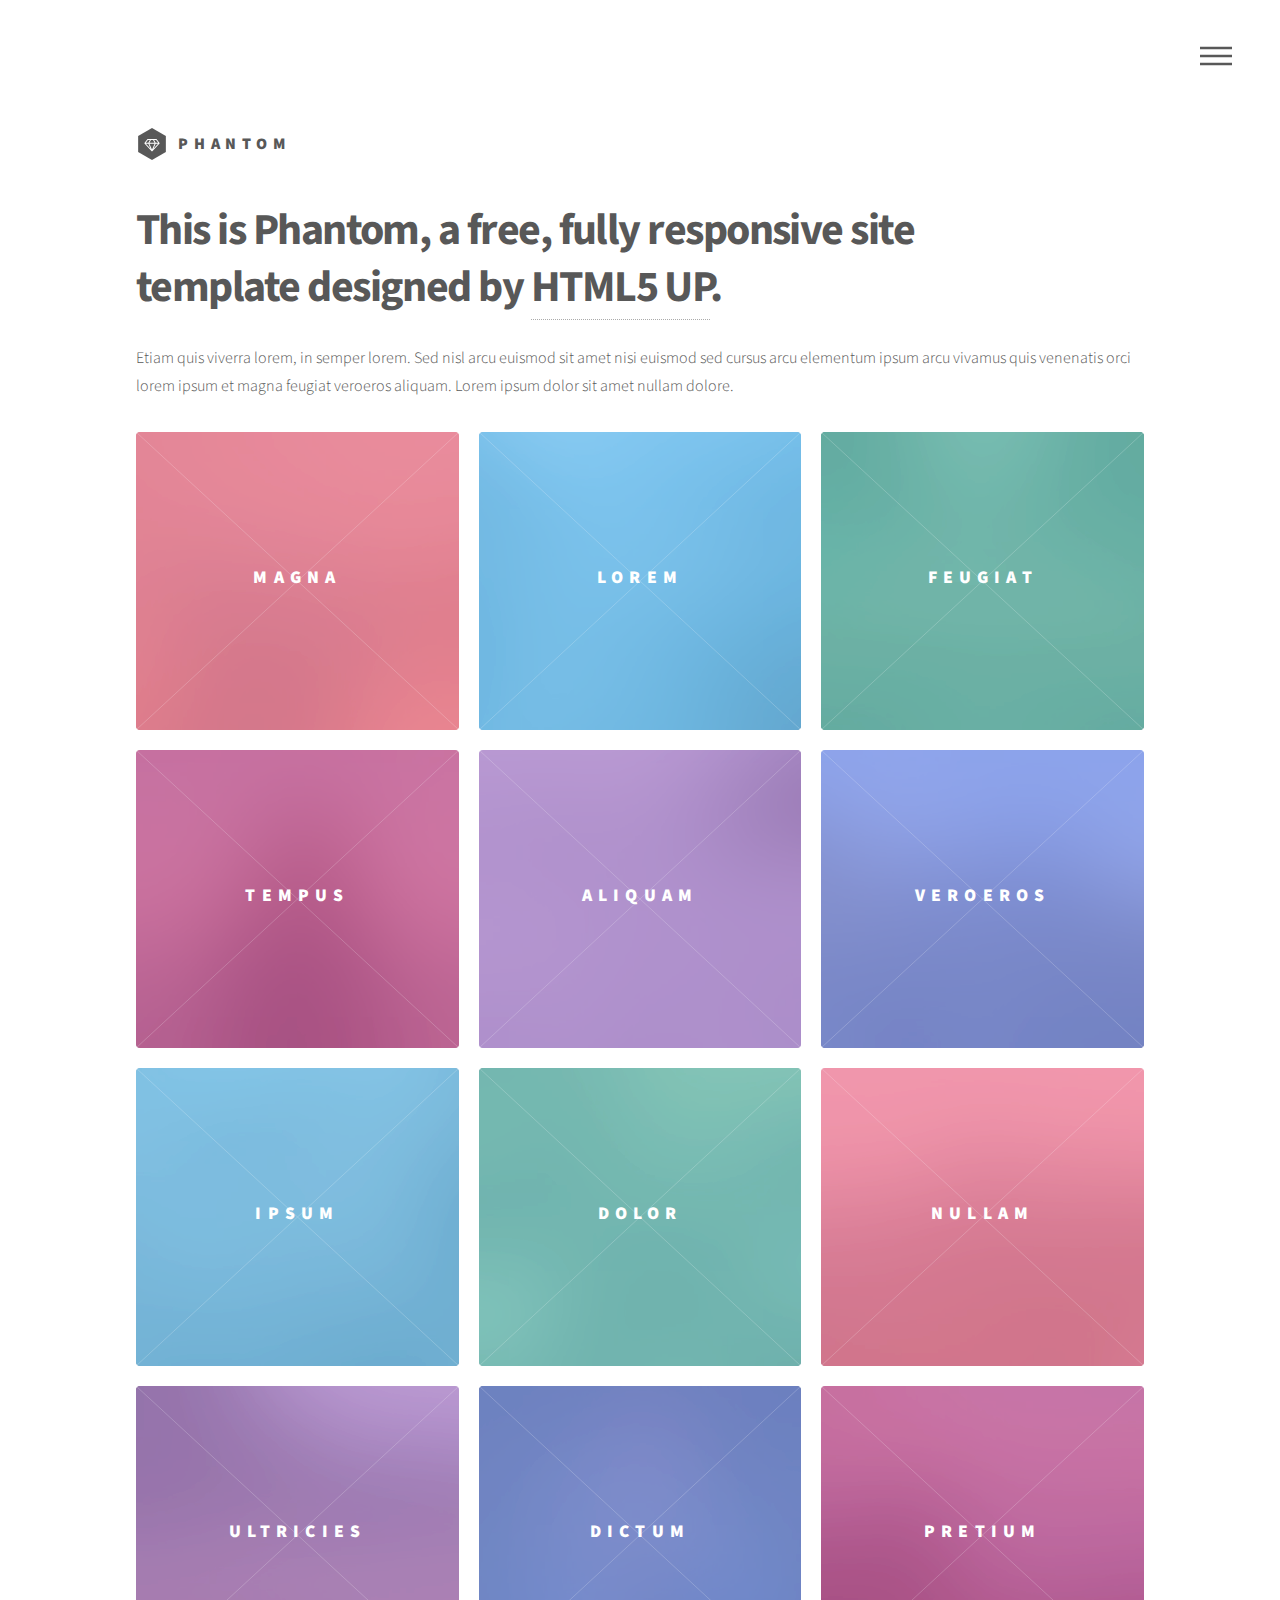
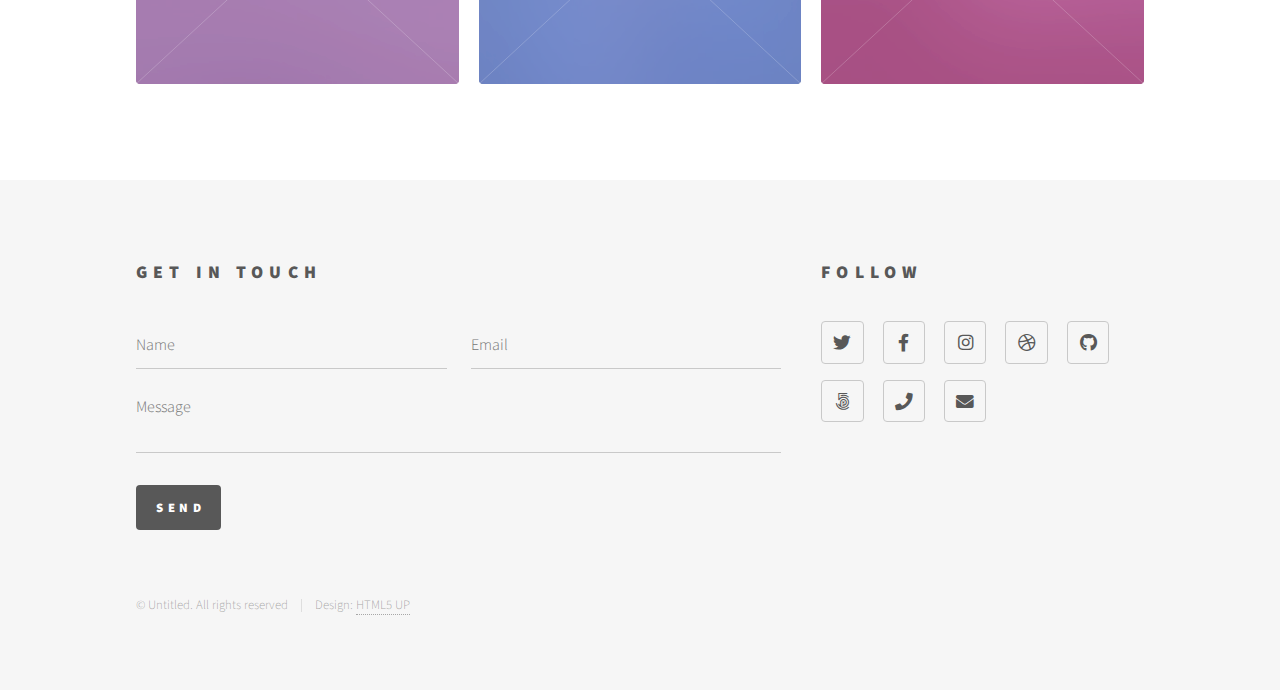
==== plantilla/index.html @ 76456ec7 "XD" ====
<!DOCTYPE HTML>
<!--
	Phantom by HTML5 UP
	html5up.net | @ajlkn
	Free for personal and commercial use under the CCA 3.0 license (html5up.net/license)
-->
<html>
	<head>
		<title>Phantom by HTML5 UP</title>
		<meta charset="utf-8" />
		<meta name="viewport" content="width=device-width, initial-scale=1, user-scalable=no" />
		<link rel="stylesheet" href="assets/css/main.css" />
		<noscript><link rel="stylesheet" href="assets/css/noscript.css" /></noscript>
	</head>
	<body class="is-preload">
		<!-- Wrapper -->
			<div id="wrapper">

				<!-- Header -->
					<header id="header">
						<div class="inner">

							<!-- Logo -->
								<a href="index.html" class="logo">
									<span class="symbol"><img src="images/logo.svg" alt="" /></span><span class="title">Phantom</span>
								</a>

							<!-- Nav -->
								<nav>
									<ul>
										<li><a href="#menu">Menu</a></li>
									</ul>
								</nav>

						</div>
					</header>

				<!-- Menu -->
					<nav id="menu">
						<h2>Menu</h2>
						<ul>
							<li><a href="index.html">Home</a></li>
							<li><a href="generic.html">Ipsum veroeros</a></li>
							<li><a href="generic.html">Tempus etiam</a></li>
							<li><a href="generic.html">Consequat dolor</a></li>
							<li><a href="elements.html">Elements</a></li>
						</ul>
					</nav>

				<!-- Main -->
					<div id="main">
						<div class="inner">
							<header>
								<h1>This is Phantom, a free, fully responsive site<br />
								template designed by <a href="http://html5up.net">HTML5 UP</a>.</h1>
								<p>Etiam quis viverra lorem, in semper lorem. Sed nisl arcu euismod sit amet nisi euismod sed cursus arcu elementum ipsum arcu vivamus quis venenatis orci lorem ipsum et magna feugiat veroeros aliquam. Lorem ipsum dolor sit amet nullam dolore.</p>
							</header>
							<section class="tiles">
								<article class="style1">
									<span class="image">
										<img src="images/pic01.jpg" alt="" />
									</span>
									<a href="generic.html">
										<h2>Magna</h2>
										<div class="content">
											<p>Sed nisl arcu euismod sit amet nisi lorem etiam dolor veroeros et feugiat.</p>
										</div>
									</a>
								</article>
								<article class="style2">
									<span class="image">
										<img src="images/pic02.jpg" alt="" />
									</span>
									<a href="generic.html">
										<h2>Lorem</h2>
										<div class="content">
											<p>Sed nisl arcu euismod sit amet nisi lorem etiam dolor veroeros et feugiat.</p>
										</div>
									</a>
								</article>
								<article class="style3">
									<span class="image">
										<img src="images/pic03.jpg" alt="" />
									</span>
									<a href="generic.html">
										<h2>Feugiat</h2>
										<div class="content">
											<p>Sed nisl arcu euismod sit amet nisi lorem etiam dolor veroeros et feugiat.</p>
										</div>
									</a>
								</article>
								<article class="style4">
									<span class="image">
										<img src="images/pic04.jpg" alt="" />
									</span>
									<a href="generic.html">
										<h2>Tempus</h2>
										<div class="content">
											<p>Sed nisl arcu euismod sit amet nisi lorem etiam dolor veroeros et feugiat.</p>
										</div>
									</a>
								</article>
								<article class="style5">
									<span class="image">
										<img src="images/pic05.jpg" alt="" />
									</span>
									<a href="generic.html">
										<h2>Aliquam</h2>
										<div class="content">
											<p>Sed nisl arcu euismod sit amet nisi lorem etiam dolor veroeros et feugiat.</p>
										</div>
									</a>
								</article>
								<article class="style6">
									<span class="image">
										<img src="images/pic06.jpg" alt="" />
									</span>
									<a href="generic.html">
										<h2>Veroeros</h2>
										<div class="content">
											<p>Sed nisl arcu euismod sit amet nisi lorem etiam dolor veroeros et feugiat.</p>
										</div>
									</a>
								</article>
								<article class="style2">
									<span class="image">
										<img src="images/pic07.jpg" alt="" />
									</span>
									<a href="generic.html">
										<h2>Ipsum</h2>
										<div class="content">
											<p>Sed nisl arcu euismod sit amet nisi lorem etiam dolor veroeros et feugiat.</p>
										</div>
									</a>
								</article>
								<article class="style3">
									<span class="image">
										<img src="images/pic08.jpg" alt="" />
									</span>
									<a href="generic.html">
										<h2>Dolor</h2>
										<div class="content">
											<p>Sed nisl arcu euismod sit amet nisi lorem etiam dolor veroeros et feugiat.</p>
										</div>
									</a>
								</article>
								<article class="style1">
									<span class="image">
										<img src="images/pic09.jpg" alt="" />
									</span>
									<a href="generic.html">
										<h2>Nullam</h2>
										<div class="content">
											<p>Sed nisl arcu euismod sit amet nisi lorem etiam dolor veroeros et feugiat.</p>
										</div>
									</a>
								</article>
								<article class="style5">
									<span class="image">
										<img src="images/pic10.jpg" alt="" />
									</span>
									<a href="generic.html">
										<h2>Ultricies</h2>
										<div class="content">
											<p>Sed nisl arcu euismod sit amet nisi lorem etiam dolor veroeros et feugiat.</p>
										</div>
									</a>
								</article>
								<article class="style6">
									<span class="image">
										<img src="images/pic11.jpg" alt="" />
									</span>
									<a href="generic.html">
										<h2>Dictum</h2>
										<div class="content">
											<p>Sed nisl arcu euismod sit amet nisi lorem etiam dolor veroeros et feugiat.</p>
										</div>
									</a>
								</article>
								<article class="style4">
									<span class="image">
										<img src="images/pic12.jpg" alt="" />
									</span>
									<a href="generic.html">
										<h2>Pretium</h2>
										<div class="content">
											<p>Sed nisl arcu euismod sit amet nisi lorem etiam dolor veroeros et feugiat.</p>
										</div>
									</a>
								</article>
							</section>
						</div>
					</div>

				<!-- Footer -->
					<footer id="footer">
						<div class="inner">
							<section>
								<h2>Get in touch</h2>
								<form method="post" action="#">
									<div class="fields">
										<div class="field half">
											<input type="text" name="name" id="name" placeholder="Name" />
										</div>
										<div class="field half">
											<input type="email" name="email" id="email" placeholder="Email" />
										</div>
										<div class="field">
											<textarea name="message" id="message" placeholder="Message"></textarea>
										</div>
									</div>
									<ul class="actions">
										<li><input type="submit" value="Send" class="primary" /></li>
									</ul>
								</form>
							</section>
							<section>
								<h2>Follow</h2>
								<ul class="icons">
									<li><a href="#" class="icon brands style2 fa-twitter"><span class="label">Twitter</span></a></li>
									<li><a href="#" class="icon brands style2 fa-facebook-f"><span class="label">Facebook</span></a></li>
									<li><a href="#" class="icon brands style2 fa-instagram"><span class="label">Instagram</span></a></li>
									<li><a href="#" class="icon brands style2 fa-dribbble"><span class="label">Dribbble</span></a></li>
									<li><a href="#" class="icon brands style2 fa-github"><span class="label">GitHub</span></a></li>
									<li><a href="#" class="icon brands style2 fa-500px"><span class="label">500px</span></a></li>
									<li><a href="#" class="icon solid style2 fa-phone"><span class="label">Phone</span></a></li>
									<li><a href="#" class="icon solid style2 fa-envelope"><span class="label">Email</span></a></li>
								</ul>
							</section>
							<ul class="copyright">
								<li>&copy; Untitled. All rights reserved</li><li>Design: <a href="http://html5up.net">HTML5 UP</a></li>
							</ul>
						</div>
					</footer>

			</div>

		<!-- Scripts -->
			<script src="assets/js/jquery.min.js"></script>
			<script src="assets/js/browser.min.js"></script>
			<script src="assets/js/breakpoints.min.js"></script>
			<script src="assets/js/util.js"></script>
			<script src="assets/js/main.js"></script>

	</body>
</html>
---- plantilla/assets/css/main.css ----
@import url(fontawesome-all.min.css);
@import url("https://fonts.googleapis.com/css?family=Source+Sans+Pro:300,700,900");

/*
	Phantom by HTML5 UP
	html5up.net | @ajlkn
	Free for personal and commercial use under the CCA 3.0 license (html5up.net/license)
*/

html, body, div, span, applet, object,
iframe, h1, h2, h3, h4, h5, h6, p, blockquote,
pre, a, abbr, acronym, address, big, cite,
code, del, dfn, em, img, ins, kbd, q, s, samp,
small, strike, strong, sub, sup, tt, var, b,
u, i, center, dl, dt, dd, ol, ul, li, fieldset,
form, label, legend, table, caption, tbody,
tfoot, thead, tr, th, td, article, aside,
canvas, details, embed, figure, figcaption,
footer, header, hgroup, menu, nav, output, ruby,
section, summary, time, mark, audio, video {
	margin: 0;
	padding: 0;
	border: 0;
	font-size: 100%;
	font: inherit;
	vertical-align: baseline;}

article, aside, details, figcaption, figure,
footer, header, hgroup, menu, nav, section {
	display: block;}

body {
	line-height: 1;
}

ol, ul {
	list-style: none;
}

blockquote, q {
	quotes: none;
}

	blockquote:before, blockquote:after, q:before, q:after {
		content: '';
		content: none;
	}

table {
	border-collapse: collapse;
	border-spacing: 0;
}

body {
	-webkit-text-size-adjust: none;
}

mark {
	background-color: transparent;
	color: inherit;
}

input::-moz-focus-inner {
	border: 0;
	padding: 0;
}

input, select, textarea {
	-moz-appearance: none;
	-webkit-appearance: none;
	-ms-appearance: none;
	appearance: none;
}

/* Basic */

	@-ms-viewport {
		width: device-width;
	}

	body {
		-ms-overflow-style: scrollbar;
	}

	@media screen and (max-width: 480px) {

		html, body {
			min-width: 320px;
		}

	}

	html {
		box-sizing: border-box;
	}

	*, *:before, *:after {
		box-sizing: inherit;
	}

	body {
		background: #ffffff;
	}

		body.is-preload *, body.is-preload *:before, body.is-preload *:after {
			-moz-animation: none !important;
			-webkit-animation: none !important;
			-ms-animation: none !important;
			animation: none !important;
			-moz-transition: none !important;
			-webkit-transition: none !important;
			-ms-transition: none !important;
			transition: none !important;
		}

/* Type */

	body, input, select, textarea {
		color: #585858;
		font-family: "Source Sans Pro", Helvetica, sans-serif;
		font-size: 16pt;
		font-weight: 300;
		line-height: 1.75;
	}

		@media screen and (max-width: 1680px) {

			body, input, select, textarea {
				font-size: 14pt;
			}

		}

		@media screen and (max-width: 1280px) {

			body, input, select, textarea {
				font-size: 12pt;
			}

		}

	a {
		-moz-transition: border-bottom-color 0.2s ease, color 0.2s ease;
		-webkit-transition: border-bottom-color 0.2s ease, color 0.2s ease;
		-ms-transition: border-bottom-color 0.2s ease, color 0.2s ease;
		transition: border-bottom-color 0.2s ease, color 0.2s ease;
		text-decoration: none;
		color: #585858;
		border-bottom: dotted 1px rgba(88, 88, 88, 0.5);
	}

		a:hover {
			border-bottom-color: transparent;
			color: #f2849e !important;
		}

	strong, b {
		font-weight: 900;
	}

	em, i {
		font-style: italic;
	}

	p {
		margin: 0 0 2em 0;
	}

	h1 {
		font-size: 2.75em;
		font-weight: 700;
		line-height: 1.3;
		margin: 0 0 1em 0;
		letter-spacing: -0.035em;
	}

		h1 a {
			color: inherit;
		}

		@media screen and (max-width: 736px) {

			h1 {
				font-size: 2em;
				margin: 0 0 1em 0;
			}

		}

		@media screen and (max-width: 360px) {

			h1 {
				font-size: 1.75em;
			}

		}

	h2, h3, h4, h5, h6 {
		font-weight: 900;
		line-height: 1.5;
		margin: 0 0 2em 0;
		text-transform: uppercase;
		letter-spacing: 0.35em;
	}

		h2 a, h3 a, h4 a, h5 a, h6 a {
			color: inherit;
		}

	h2 {
		font-size: 1.1em;
	}

	h3 {
		font-size: 1em;
	}

	h4 {
		font-size: 0.8em;
	}

	h5 {
		font-size: 0.8em;
	}

	h6 {
		font-size: 0.8em;
	}

	@media screen and (max-width: 980px) {

		h1 br, h2 br, h3 br, h4 br, h5 br, h6 br {
			display: none;
		}

	}

	@media screen and (max-width: 736px) {

		h2 {
			font-size: 1em;
		}

		h3 {
			font-size: 0.8em;
		}

	}

	sub {
		font-size: 0.8em;
		position: relative;
		top: 0.5em;
	}

	sup {
		font-size: 0.8em;
		position: relative;
		top: -0.5em;
	}

	blockquote {
		border-left: solid 4px #c9c9c9;
		font-style: italic;
		margin: 0 0 2em 0;
		padding: 0.5em 0 0.5em 2em;
	}

	code {
		background: rgba(144, 144, 144, 0.075);
		border-radius: 4px;
		border: solid 1px #c9c9c9;
		font-family: "Courier New", monospace;
		font-size: 0.9em;
		margin: 0 0.25em;
		padding: 0.25em 0.65em;
	}

	pre {
		-webkit-overflow-scrolling: touch;
		font-family: "Courier New", monospace;
		font-size: 0.9em;
		margin: 0 0 2em 0;
	}

		pre code {
			display: block;
			line-height: 1.75;
			padding: 1em 1.5em;
			overflow-x: auto;
		}

	hr {
		border: 0;
		border-bottom: solid 1px #c9c9c9;
		margin: 2em 0;
	}

		hr.major {
			margin: 3em 0;
		}

	.align-left {
		text-align: left;
	}

	.align-center {
		text-align: center;
	}

	.align-right {
		text-align: right;
	}

/* Row */

	.row {
		display: flex;
		flex-wrap: wrap;
		box-sizing: border-box;
		align-items: stretch;
	}

		.row > * {
			box-sizing: border-box;
		}

		.row.gtr-uniform > * > :last-child {
			margin-bottom: 0;
		}

		.row.aln-left {
			justify-content: flex-start;
		}

		.row.aln-center {
			justify-content: center;
		}

		.row.aln-right {
			justify-content: flex-end;
		}

		.row.aln-top {
			align-items: flex-start;
		}

		.row.aln-middle {
			align-items: center;
		}

		.row.aln-bottom {
			align-items: flex-end;
		}

		.row > .imp {
			order: -1;
		}

		.row > .col-1 {
			width: 8.33333%;
		}

		.row > .off-1 {
			margin-left: 8.33333%;
		}

		.row > .col-2 {
			width: 16.66667%;
		}

		.row > .off-2 {
			margin-left: 16.66667%;
		}

		.row > .col-3 {
			width: 25%;
		}

		.row > .off-3 {
			margin-left: 25%;
		}

		.row > .col-4 {
			width: 33.33333%;
		}

		.row > .off-4 {
			margin-left: 33.33333%;
		}

		.row > .col-5 {
			width: 41.66667%;
		}

		.row > .off-5 {
			margin-left: 41.66667%;
		}

		.row > .col-6 {
			width: 50%;
		}

		.row > .off-6 {
			margin-left: 50%;
		}

		.row > .col-7 {
			width: 58.33333%;
		}

		.row > .off-7 {
			margin-left: 58.33333%;
		}

		.row > .col-8 {
			width: 66.66667%;
		}

		.row > .off-8 {
			margin-left: 66.66667%;
		}

		.row > .col-9 {
			width: 75%;
		}

		.row > .off-9 {
			margin-left: 75%;
		}

		.row > .col-10 {
			width: 83.33333%;
		}

		.row > .off-10 {
			margin-left: 83.33333%;
		}

		.row > .col-11 {
			width: 91.66667%;
		}

		.row > .off-11 {
			margin-left: 91.66667%;
		}

		.row > .col-12 {
			width: 100%;
		}

		.row > .off-12 {
			margin-left: 100%;
		}

		.row.gtr-0 {
			margin-top: 0;
			margin-left: 0em;
		}

			.row.gtr-0 > * {
				padding: 0 0 0 0em;
			}

			.row.gtr-0.gtr-uniform {
				margin-top: 0em;
			}

				.row.gtr-0.gtr-uniform > * {
					padding-top: 0em;
				}

		.row.gtr-25 {
			margin-top: 0;
			margin-left: -0.5em;
		}

			.row.gtr-25 > * {
				padding: 0 0 0 0.5em;
			}

			.row.gtr-25.gtr-uniform {
				margin-top: -0.5em;
			}

				.row.gtr-25.gtr-uniform > * {
					padding-top: 0.5em;
				}

		.row.gtr-50 {
			margin-top: 0;
			margin-left: -1em;
		}

			.row.gtr-50 > * {
				padding: 0 0 0 1em;
			}

			.row.gtr-50.gtr-uniform {
				margin-top: -1em;
			}

				.row.gtr-50.gtr-uniform > * {
					padding-top: 1em;
				}

		.row {
			margin-top: 0;
			margin-left: -2em;
		}

			.row > * {
				padding: 0 0 0 2em;
			}

			.row.gtr-uniform {
				margin-top: -2em;
			}

				.row.gtr-uniform > * {
					padding-top: 2em;
				}

		.row.gtr-150 {
			margin-top: 0;
			margin-left: -3em;
		}

			.row.gtr-150 > * {
				padding: 0 0 0 3em;
			}

			.row.gtr-150.gtr-uniform {
				margin-top: -3em;
			}

				.row.gtr-150.gtr-uniform > * {
					padding-top: 3em;
				}

		.row.gtr-200 {
			margin-top: 0;
			margin-left: -4em;
		}

			.row.gtr-200 > * {
				padding: 0 0 0 4em;
			}

			.row.gtr-200.gtr-uniform {
				margin-top: -4em;
			}

				.row.gtr-200.gtr-uniform > * {
					padding-top: 4em;
				}

		@media screen and (max-width: 1680px) {

			.row {
				display: flex;
				flex-wrap: wrap;
				box-sizing: border-box;
				align-items: stretch;
			}

				.row > * {
					box-sizing: border-box;
				}

				.row.gtr-uniform > * > :last-child {
					margin-bottom: 0;
				}

				.row.aln-left {
					justify-content: flex-start;
				}

				.row.aln-center {
					justify-content: center;
				}

				.row.aln-right {
					justify-content: flex-end;
				}

				.row.aln-top {
					align-items: flex-start;
				}

				.row.aln-middle {
					align-items: center;
				}

				.row.aln-bottom {
					align-items: flex-end;
				}

				.row > .imp-xlarge {
					order: -1;
				}

				.row > .col-1-xlarge {
					width: 8.33333%;
				}

				.row > .off-1-xlarge {
					margin-left: 8.33333%;
				}

				.row > .col-2-xlarge {
					width: 16.66667%;
				}

				.row > .off-2-xlarge {
					margin-left: 16.66667%;
				}

				.row > .col-3-xlarge {
					width: 25%;
				}

				.row > .off-3-xlarge {
					margin-left: 25%;
				}

				.row > .col-4-xlarge {
					width: 33.33333%;
				}

				.row > .off-4-xlarge {
					margin-left: 33.33333%;
				}

				.row > .col-5-xlarge {
					width: 41.66667%;
				}

				.row > .off-5-xlarge {
					margin-left: 41.66667%;
				}

				.row > .col-6-xlarge {
					width: 50%;
				}

				.row > .off-6-xlarge {
					margin-left: 50%;
				}

				.row > .col-7-xlarge {
					width: 58.33333%;
				}

				.row > .off-7-xlarge {
					margin-left: 58.33333%;
				}

				.row > .col-8-xlarge {
					width: 66.66667%;
				}

				.row > .off-8-xlarge {
					margin-left: 66.66667%;
				}

				.row > .col-9-xlarge {
					width: 75%;
				}

				.row > .off-9-xlarge {
					margin-left: 75%;
				}

				.row > .col-10-xlarge {
					width: 83.33333%;
				}

				.row > .off-10-xlarge {
					margin-left: 83.33333%;
				}

				.row > .col-11-xlarge {
					width: 91.66667%;
				}

				.row > .off-11-xlarge {
					margin-left: 91.66667%;
				}

				.row > .col-12-xlarge {
					width: 100%;
				}

				.row > .off-12-xlarge {
					margin-left: 100%;
				}

				.row.gtr-0 {
					margin-top: 0;
					margin-left: 0em;
				}

					.row.gtr-0 > * {
						padding: 0 0 0 0em;
					}

					.row.gtr-0.gtr-uniform {
						margin-top: 0em;
					}

						.row.gtr-0.gtr-uniform > * {
							padding-top: 0em;
						}

				.row.gtr-25 {
					margin-top: 0;
					margin-left: -0.5em;
				}

					.row.gtr-25 > * {
						padding: 0 0 0 0.5em;
					}

					.row.gtr-25.gtr-uniform {
						margin-top: -0.5em;
					}

						.row.gtr-25.gtr-uniform > * {
							padding-top: 0.5em;
						}

				.row.gtr-50 {
					margin-top: 0;
					margin-left: -1em;
				}

					.row.gtr-50 > * {
						padding: 0 0 0 1em;
					}

					.row.gtr-50.gtr-uniform {
						margin-top: -1em;
					}

						.row.gtr-50.gtr-uniform > * {
							padding-top: 1em;
						}

				.row {
					margin-top: 0;
					margin-left: -2em;
				}

					.row > * {
						padding: 0 0 0 2em;
					}

					.row.gtr-uniform {
						margin-top: -2em;
					}

						.row.gtr-uniform > * {
							padding-top: 2em;
						}

				.row.gtr-150 {
					margin-top: 0;
					margin-left: -3em;
				}

					.row.gtr-150 > * {
						padding: 0 0 0 3em;
					}

					.row.gtr-150.gtr-uniform {
						margin-top: -3em;
					}

						.row.gtr-150.gtr-uniform > * {
							padding-top: 3em;
						}

				.row.gtr-200 {
					margin-top: 0;
					margin-left: -4em;
				}

					.row.gtr-200 > * {
						padding: 0 0 0 4em;
					}

					.row.gtr-200.gtr-uniform {
						margin-top: -4em;
					}

						.row.gtr-200.gtr-uniform > * {
							padding-top: 4em;
						}

		}

		@media screen and (max-width: 1280px) {

			.row {
				display: flex;
				flex-wrap: wrap;
				box-sizing: border-box;
				align-items: stretch;
			}

				.row > * {
					box-sizing: border-box;
				}

				.row.gtr-uniform > * > :last-child {
					margin-bottom: 0;
				}

				.row.aln-left {
					justify-content: flex-start;
				}

				.row.aln-center {
					justify-content: center;
				}

				.row.aln-right {
					justify-content: flex-end;
				}

				.row.aln-top {
					align-items: flex-start;
				}

				.row.aln-middle {
					align-items: center;
				}

				.row.aln-bottom {
					align-items: flex-end;
				}

				.row > .imp-large {
					order: -1;
				}

				.row > .col-1-large {
					width: 8.33333%;
				}

				.row > .off-1-large {
					margin-left: 8.33333%;
				}

				.row > .col-2-large {
					width: 16.66667%;
				}

				.row > .off-2-large {
					margin-left: 16.66667%;
				}

				.row > .col-3-large {
					width: 25%;
				}

				.row > .off-3-large {
					margin-left: 25%;
				}

				.row > .col-4-large {
					width: 33.33333%;
				}

				.row > .off-4-large {
					margin-left: 33.33333%;
				}

				.row > .col-5-large {
					width: 41.66667%;
				}

				.row > .off-5-large {
					margin-left: 41.66667%;
				}

				.row > .col-6-large {
					width: 50%;
				}

				.row > .off-6-large {
					margin-left: 50%;
				}

				.row > .col-7-large {
					width: 58.33333%;
				}

				.row > .off-7-large {
					margin-left: 58.33333%;
				}

				.row > .col-8-large {
					width: 66.66667%;
				}

				.row > .off-8-large {
					margin-left: 66.66667%;
				}

				.row > .col-9-large {
					width: 75%;
				}

				.row > .off-9-large {
					margin-left: 75%;
				}

				.row > .col-10-large {
					width: 83.33333%;
				}

				.row > .off-10-large {
					margin-left: 83.33333%;
				}

				.row > .col-11-large {
					width: 91.66667%;
				}

				.row > .off-11-large {
					margin-left: 91.66667%;
				}

				.row > .col-12-large {
					width: 100%;
				}

				.row > .off-12-large {
					margin-left: 100%;
				}

				.row.gtr-0 {
					margin-top: 0;
					margin-left: 0em;
				}

					.row.gtr-0 > * {
						padding: 0 0 0 0em;
					}

					.row.gtr-0.gtr-uniform {
						margin-top: 0em;
					}

						.row.gtr-0.gtr-uniform > * {
							padding-top: 0em;
						}

				.row.gtr-25 {
					margin-top: 0;
					margin-left: -0.5em;
				}

					.row.gtr-25 > * {
						padding: 0 0 0 0.5em;
					}

					.row.gtr-25.gtr-uniform {
						margin-top: -0.5em;
					}

						.row.gtr-25.gtr-uniform > * {
							padding-top: 0.5em;
						}

				.row.gtr-50 {
					margin-top: 0;
					margin-left: -1em;
				}

					.row.gtr-50 > * {
						padding: 0 0 0 1em;
					}

					.row.gtr-50.gtr-uniform {
						margin-top: -1em;
					}

						.row.gtr-50.gtr-uniform > * {
							padding-top: 1em;
						}

				.row {
					margin-top: 0;
					margin-left: -2em;
				}

					.row > * {
						padding: 0 0 0 2em;
					}

					.row.gtr-uniform {
						margin-top: -2em;
					}

						.row.gtr-uniform > * {
							padding-top: 2em;
						}

				.row.gtr-150 {
					margin-top: 0;
					margin-left: -3em;
				}

					.row.gtr-150 > * {
						padding: 0 0 0 3em;
					}

					.row.gtr-150.gtr-uniform {
						margin-top: -3em;
					}

						.row.gtr-150.gtr-uniform > * {
							padding-top: 3em;
						}

				.row.gtr-200 {
					margin-top: 0;
					margin-left: -4em;
				}

					.row.gtr-200 > * {
						padding: 0 0 0 4em;
					}

					.row.gtr-200.gtr-uniform {
						margin-top: -4em;
					}

						.row.gtr-200.gtr-uniform > * {
							padding-top: 4em;
						}

		}

		@media screen and (max-width: 980px) {

			.row {
				display: flex;
				flex-wrap: wrap;
				box-sizing: border-box;
				align-items: stretch;
			}

				.row > * {
					box-sizing: border-box;
				}

				.row.gtr-uniform > * > :last-child {
					margin-bottom: 0;
				}

				.row.aln-left {
					justify-content: flex-start;
				}

				.row.aln-center {
					justify-content: center;
				}

				.row.aln-right {
					justify-content: flex-end;
				}

				.row.aln-top {
					align-items: flex-start;
				}

				.row.aln-middle {
					align-items: center;
				}

				.row.aln-bottom {
					align-items: flex-end;
				}

				.row > .imp-medium {
					order: -1;
				}

				.row > .col-1-medium {
					width: 8.33333%;
				}

				.row > .off-1-medium {
					margin-left: 8.33333%;
				}

				.row > .col-2-medium {
					width: 16.66667%;
				}

				.row > .off-2-medium {
					margin-left: 16.66667%;
				}

				.row > .col-3-medium {
					width: 25%;
				}

				.row > .off-3-medium {
					margin-left: 25%;
				}

				.row > .col-4-medium {
					width: 33.33333%;
				}

				.row > .off-4-medium {
					margin-left: 33.33333%;
				}

				.row > .col-5-medium {
					width: 41.66667%;
				}

				.row > .off-5-medium {
					margin-left: 41.66667%;
				}

				.row > .col-6-medium {
					width: 50%;
				}

				.row > .off-6-medium {
					margin-left: 50%;
				}

				.row > .col-7-medium {
					width: 58.33333%;
				}

				.row > .off-7-medium {
					margin-left: 58.33333%;
				}

				.row > .col-8-medium {
					width: 66.66667%;
				}

				.row > .off-8-medium {
					margin-left: 66.66667%;
				}

				.row > .col-9-medium {
					width: 75%;
				}

				.row > .off-9-medium {
					margin-left: 75%;
				}

				.row > .col-10-medium {
					width: 83.33333%;
				}

				.row > .off-10-medium {
					margin-left: 83.33333%;
				}

				.row > .col-11-medium {
					width: 91.66667%;
				}

				.row > .off-11-medium {
					margin-left: 91.66667%;
				}

				.row > .col-12-medium {
					width: 100%;
				}

				.row > .off-12-medium {
					margin-left: 100%;
				}

				.row.gtr-0 {
					margin-top: 0;
					margin-left: 0em;
				}

					.row.gtr-0 > * {
						padding: 0 0 0 0em;
					}

					.row.gtr-0.gtr-uniform {
						margin-top: 0em;
					}

						.row.gtr-0.gtr-uniform > * {
							padding-top: 0em;
						}

				.row.gtr-25 {
					margin-top: 0;
					margin-left: -0.375em;
				}

					.row.gtr-25 > * {
						padding: 0 0 0 0.375em;
					}

					.row.gtr-25.gtr-uniform {
						margin-top: -0.375em;
					}

						.row.gtr-25.gtr-uniform > * {
							padding-top: 0.375em;
						}

				.row.gtr-50 {
					margin-top: 0;
					margin-left: -0.75em;
				}

					.row.gtr-50 > * {
						padding: 0 0 0 0.75em;
					}

					.row.gtr-50.gtr-uniform {
						margin-top: -0.75em;
					}

						.row.gtr-50.gtr-uniform > * {
							padding-top: 0.75em;
						}

				.row {
					margin-top: 0;
					margin-left: -1.5em;
				}

					.row > * {
						padding: 0 0 0 1.5em;
					}

					.row.gtr-uniform {
						margin-top: -1.5em;
					}

						.row.gtr-uniform > * {
							padding-top: 1.5em;
						}

				.row.gtr-150 {
					margin-top: 0;
					margin-left: -2.25em;
				}

					.row.gtr-150 > * {
						padding: 0 0 0 2.25em;
					}

					.row.gtr-150.gtr-uniform {
						margin-top: -2.25em;
					}

						.row.gtr-150.gtr-uniform > * {
							padding-top: 2.25em;
						}

				.row.gtr-200 {
					margin-top: 0;
					margin-left: -3em;
				}

					.row.gtr-200 > * {
						padding: 0 0 0 3em;
					}

					.row.gtr-200.gtr-uniform {
						margin-top: -3em;
					}

						.row.gtr-200.gtr-uniform > * {
							padding-top: 3em;
						}

		}

		@media screen and (max-width: 736px) {

			.row {
				display: flex;
				flex-wrap: wrap;
				box-sizing: border-box;
				align-items: stretch;
			}

				.row > * {
					box-sizing: border-box;
				}

				.row.gtr-uniform > * > :last-child {
					margin-bottom: 0;
				}

				.row.aln-left {
					justify-content: flex-start;
				}

				.row.aln-center {
					justify-content: center;
				}

				.row.aln-right {
					justify-content: flex-end;
				}

				.row.aln-top {
					align-items: flex-start;
				}

				.row.aln-middle {
					align-items: center;
				}

				.row.aln-bottom {
					align-items: flex-end;
				}

				.row > .imp-small {
					order: -1;
				}

				.row > .col-1-small {
					width: 8.33333%;
				}

				.row > .off-1-small {
					margin-left: 8.33333%;
				}

				.row > .col-2-small {
					width: 16.66667%;
				}

				.row > .off-2-small {
					margin-left: 16.66667%;
				}

				.row > .col-3-small {
					width: 25%;
				}

				.row > .off-3-small {
					margin-left: 25%;
				}

				.row > .col-4-small {
					width: 33.33333%;
				}

				.row > .off-4-small {
					margin-left: 33.33333%;
				}

				.row > .col-5-small {
					width: 41.66667%;
				}

				.row > .off-5-small {
					margin-left: 41.66667%;
				}

				.row > .col-6-small {
					width: 50%;
				}

				.row > .off-6-small {
					margin-left: 50%;
				}

				.row > .col-7-small {
					width: 58.33333%;
				}

				.row > .off-7-small {
					margin-left: 58.33333%;
				}

				.row > .col-8-small {
					width: 66.66667%;
				}

				.row > .off-8-small {
					margin-left: 66.66667%;
				}

				.row > .col-9-small {
					width: 75%;
				}

				.row > .off-9-small {
					margin-left: 75%;
				}

				.row > .col-10-small {
					width: 83.33333%;
				}

				.row > .off-10-small {
					margin-left: 83.33333%;
				}

				.row > .col-11-small {
					width: 91.66667%;
				}

				.row > .off-11-small {
					margin-left: 91.66667%;
				}

				.row > .col-12-small {
					width: 100%;
				}

				.row > .off-12-small {
					margin-left: 100%;
				}

				.row.gtr-0 {
					margin-top: 0;
					margin-left: 0em;
				}

					.row.gtr-0 > * {
						padding: 0 0 0 0em;
					}

					.row.gtr-0.gtr-uniform {
						margin-top: 0em;
					}

						.row.gtr-0.gtr-uniform > * {
							padding-top: 0em;
						}

				.row.gtr-25 {
					margin-top: 0;
					margin-left: -0.25em;
				}

					.row.gtr-25 > * {
						padding: 0 0 0 0.25em;
					}

					.row.gtr-25.gtr-uniform {
						margin-top: -0.25em;
					}

						.row.gtr-25.gtr-uniform > * {
							padding-top: 0.25em;
						}

				.row.gtr-50 {
					margin-top: 0;
					margin-left: -0.5em;
				}

					.row.gtr-50 > * {
						padding: 0 0 0 0.5em;
					}

					.row.gtr-50.gtr-uniform {
						margin-top: -0.5em;
					}

						.row.gtr-50.gtr-uniform > * {
							padding-top: 0.5em;
						}

				.row {
					margin-top: 0;
					margin-left: -1em;
				}

					.row > * {
						padding: 0 0 0 1em;
					}

					.row.gtr-uniform {
						margin-top: -1em;
					}

						.row.gtr-uniform > * {
							padding-top: 1em;
						}

				.row.gtr-150 {
					margin-top: 0;
					margin-left: -1.5em;
				}

					.row.gtr-150 > * {
						padding: 0 0 0 1.5em;
					}

					.row.gtr-150.gtr-uniform {
						margin-top: -1.5em;
					}

						.row.gtr-150.gtr-uniform > * {
							padding-top: 1.5em;
						}

				.row.gtr-200 {
					margin-top: 0;
					margin-left: -2em;
				}

					.row.gtr-200 > * {
						padding: 0 0 0 2em;
					}

					.row.gtr-200.gtr-uniform {
						margin-top: -2em;
					}

						.row.gtr-200.gtr-uniform > * {
							padding-top: 2em;
						}

		}

		@media screen and (max-width: 480px) {

			.row {
				display: flex;
				flex-wrap: wrap;
				box-sizing: border-box;
				align-items: stretch;
			}

				.row > * {
					box-sizing: border-box;
				}

				.row.gtr-uniform > * > :last-child {
					margin-bottom: 0;
				}

				.row.aln-left {
					justify-content: flex-start;
				}

				.row.aln-center {
					justify-content: center;
				}

				.row.aln-right {
					justify-content: flex-end;
				}

				.row.aln-top {
					align-items: flex-start;
				}

				.row.aln-middle {
					align-items: center;
				}

				.row.aln-bottom {
					align-items: flex-end;
				}

				.row > .imp-xsmall {
					order: -1;
				}

				.row > .col-1-xsmall {
					width: 8.33333%;
				}

				.row > .off-1-xsmall {
					margin-left: 8.33333%;
				}

				.row > .col-2-xsmall {
					width: 16.66667%;
				}

				.row > .off-2-xsmall {
					margin-left: 16.66667%;
				}

				.row > .col-3-xsmall {
					width: 25%;
				}

				.row > .off-3-xsmall {
					margin-left: 25%;
				}

				.row > .col-4-xsmall {
					width: 33.33333%;
				}

				.row > .off-4-xsmall {
					margin-left: 33.33333%;
				}

				.row > .col-5-xsmall {
					width: 41.66667%;
				}

				.row > .off-5-xsmall {
					margin-left: 41.66667%;
				}

				.row > .col-6-xsmall {
					width: 50%;
				}

				.row > .off-6-xsmall {
					margin-left: 50%;
				}

				.row > .col-7-xsmall {
					width: 58.33333%;
				}

				.row > .off-7-xsmall {
					margin-left: 58.33333%;
				}

				.row > .col-8-xsmall {
					width: 66.66667%;
				}

				.row > .off-8-xsmall {
					margin-left: 66.66667%;
				}

				.row > .col-9-xsmall {
					width: 75%;
				}

				.row > .off-9-xsmall {
					margin-left: 75%;
				}

				.row > .col-10-xsmall {
					width: 83.33333%;
				}

				.row > .off-10-xsmall {
					margin-left: 83.33333%;
				}

				.row > .col-11-xsmall {
					width: 91.66667%;
				}

				.row > .off-11-xsmall {
					margin-left: 91.66667%;
				}

				.row > .col-12-xsmall {
					width: 100%;
				}

				.row > .off-12-xsmall {
					margin-left: 100%;
				}

				.row.gtr-0 {
					margin-top: 0;
					margin-left: 0em;
				}

					.row.gtr-0 > * {
						padding: 0 0 0 0em;
					}

					.row.gtr-0.gtr-uniform {
						margin-top: 0em;
					}

						.row.gtr-0.gtr-uniform > * {
							padding-top: 0em;
						}

				.row.gtr-25 {
					margin-top: 0;
					margin-left: -0.25em;
				}

					.row.gtr-25 > * {
						padding: 0 0 0 0.25em;
					}

					.row.gtr-25.gtr-uniform {
						margin-top: -0.25em;
					}

						.row.gtr-25.gtr-uniform > * {
							padding-top: 0.25em;
						}

				.row.gtr-50 {
					margin-top: 0;
					margin-left: -0.5em;
				}

					.row.gtr-50 > * {
						padding: 0 0 0 0.5em;
					}

					.row.gtr-50.gtr-uniform {
						margin-top: -0.5em;
					}

						.row.gtr-50.gtr-uniform > * {
							padding-top: 0.5em;
						}

				.row {
					margin-top: 0;
					margin-left: -1em;
				}

					.row > * {
						padding: 0 0 0 1em;
					}

					.row.gtr-uniform {
						margin-top: -1em;
					}

						.row.gtr-uniform > * {
							padding-top: 1em;
						}

				.row.gtr-150 {
					margin-top: 0;
					margin-left: -1.5em;
				}

					.row.gtr-150 > * {
						padding: 0 0 0 1.5em;
					}

					.row.gtr-150.gtr-uniform {
						margin-top: -1.5em;
					}

						.row.gtr-150.gtr-uniform > * {
							padding-top: 1.5em;
						}

				.row.gtr-200 {
					margin-top: 0;
					margin-left: -2em;
				}

					.row.gtr-200 > * {
						padding: 0 0 0 2em;
					}

					.row.gtr-200.gtr-uniform {
						margin-top: -2em;
					}

						.row.gtr-200.gtr-uniform > * {
							padding-top: 2em;
						}

		}

/* Section/Article */

	section.special, article.special {
		text-align: center;
	}

	header p {
		margin-top: -1em;
	}

	@media screen and (max-width: 736px) {

		header p {
			margin-top: 0;
		}

	}

/* Icon */

	.icon {
		text-decoration: none;
		border-bottom: none;
		position: relative;
	}

		.icon:before {
			-moz-osx-font-smoothing: grayscale;
			-webkit-font-smoothing: antialiased;
			display: inline-block;
			font-style: normal;
			font-variant: normal;
			text-rendering: auto;
			line-height: 1;
			text-transform: none !important;
			font-family: 'Font Awesome 5 Free';
			font-weight: 400;
		}

		.icon > .label {
			display: none;
		}

		.icon:before {
			line-height: inherit;
		}

		.icon.solid:before {
			font-weight: 900;
		}

		.icon.brands:before {
			font-family: 'Font Awesome 5 Brands';
		}

		.icon.style2 {
			-moz-transition: background-color 0.2s ease-in-out, color 0.2s ease-in-out, border-color 0.2s ease-in-out;
			-webkit-transition: background-color 0.2s ease-in-out, color 0.2s ease-in-out, border-color 0.2s ease-in-out;
			-ms-transition: background-color 0.2s ease-in-out, color 0.2s ease-in-out, border-color 0.2s ease-in-out;
			transition: background-color 0.2s ease-in-out, color 0.2s ease-in-out, border-color 0.2s ease-in-out;
			background-color: transparent;
			border: solid 1px #c9c9c9;
			border-radius: 4px;
			width: 2.65em;
			height: 2.65em;
			display: inline-block;
			text-align: center;
			line-height: 2.65em;
			color: inherit;
		}

			.icon.style2:before {
				font-size: 1.1em;
			}

			.icon.style2:hover {
				color: #f2849e;
				border-color: #f2849e;
			}

			.icon.style2:active {
				background-color: rgba(242, 132, 158, 0.1);
			}

/* List */

	ol {
		list-style: decimal;
		margin: 0 0 2em 0;
		padding-left: 1.25em;
	}

		ol li {
			padding-left: 0.25em;
		}

	ul {
		list-style: disc;
		margin: 0 0 2em 0;
		padding-left: 1em;
	}

		ul li {
			padding-left: 0.5em;
		}

		ul.alt {
			list-style: none;
			padding-left: 0;
		}

			ul.alt li {
				border-top: solid 1px #c9c9c9;
				padding: 0.5em 0;
			}

				ul.alt li:first-child {
					border-top: 0;
					padding-top: 0;
				}

	dl {
		margin: 0 0 2em 0;
	}

		dl dt {
			display: block;
			font-weight: 900;
			margin: 0 0 1em 0;
		}

		dl dd {
			margin-left: 2em;
		}

/* Actions */

	ul.actions {
		display: -moz-flex;
		display: -webkit-flex;
		display: -ms-flex;
		display: flex;
		cursor: default;
		list-style: none;
		margin-left: -1em;
		padding-left: 0;
	}

		ul.actions li {
			padding: 0 0 0 1em;
			vertical-align: middle;
		}

		ul.actions.special {
			-moz-justify-content: center;
			-webkit-justify-content: center;
			-ms-justify-content: center;
			justify-content: center;
			width: 100%;
			margin-left: 0;
		}

			ul.actions.special li:first-child {
				padding-left: 0;
			}

		ul.actions.stacked {
			-moz-flex-direction: column;
			-webkit-flex-direction: column;
			-ms-flex-direction: column;
			flex-direction: column;
			margin-left: 0;
		}

			ul.actions.stacked li {
				padding: 1.3em 0 0 0;
			}

				ul.actions.stacked li:first-child {
					padding-top: 0;
				}

		ul.actions.fit {
			width: calc(100% + 1em);
		}

			ul.actions.fit li {
				-moz-flex-grow: 1;
				-webkit-flex-grow: 1;
				-ms-flex-grow: 1;
				flex-grow: 1;
				-moz-flex-shrink: 1;
				-webkit-flex-shrink: 1;
				-ms-flex-shrink: 1;
				flex-shrink: 1;
				width: 100%;
			}

				ul.actions.fit li > * {
					width: 100%;
				}

			ul.actions.fit.stacked {
				width: 100%;
			}

		@media screen and (max-width: 480px) {

			ul.actions:not(.fixed) {
				-moz-flex-direction: column;
				-webkit-flex-direction: column;
				-ms-flex-direction: column;
				flex-direction: column;
				margin-left: 0;
				width: 100% !important;
			}

				ul.actions:not(.fixed) li {
					-moz-flex-grow: 1;
					-webkit-flex-grow: 1;
					-ms-flex-grow: 1;
					flex-grow: 1;
					-moz-flex-shrink: 1;
					-webkit-flex-shrink: 1;
					-ms-flex-shrink: 1;
					flex-shrink: 1;
					padding: 1em 0 0 0;
					text-align: center;
					width: 100%;
				}

					ul.actions:not(.fixed) li > * {
						width: 100%;
					}

					ul.actions:not(.fixed) li:first-child {
						padding-top: 0;
					}

					ul.actions:not(.fixed) li input[type="submit"],
					ul.actions:not(.fixed) li input[type="reset"],
					ul.actions:not(.fixed) li input[type="button"],
					ul.actions:not(.fixed) li button,
					ul.actions:not(.fixed) li .button {
						width: 100%;
					}

						ul.actions:not(.fixed) li input[type="submit"].icon:before,
						ul.actions:not(.fixed) li input[type="reset"].icon:before,
						ul.actions:not(.fixed) li input[type="button"].icon:before,
						ul.actions:not(.fixed) li button.icon:before,
						ul.actions:not(.fixed) li .button.icon:before {
							margin-left: -0.5rem;
						}

		}

/* Icons */

	ul.icons {
		cursor: default;
		list-style: none;
		padding-left: 0;
		margin: -1em 0 2em -1em;
	}

		ul.icons li {
			display: inline-block;
			padding: 1em 0 0 1em;
		}

/* Form */

	form {
		margin: 0 0 2em 0;
		overflow-x: hidden;
	}

		form > :last-child {
			margin-bottom: 0;
		}

		form > .fields {
			display: -moz-flex;
			display: -webkit-flex;
			display: -ms-flex;
			display: flex;
			-moz-flex-wrap: wrap;
			-webkit-flex-wrap: wrap;
			-ms-flex-wrap: wrap;
			flex-wrap: wrap;
			width: calc(100% + 3em);
			margin: -1.5em 0 2em -1.5em;
		}

			form > .fields > .field {
				-moz-flex-grow: 0;
				-webkit-flex-grow: 0;
				-ms-flex-grow: 0;
				flex-grow: 0;
				-moz-flex-shrink: 0;
				-webkit-flex-shrink: 0;
				-ms-flex-shrink: 0;
				flex-shrink: 0;
				padding: 1.5em 0 0 1.5em;
				width: calc(100% - 1.5em);
			}

				form > .fields > .field.half {
					width: calc(50% - 0.75em);
				}

				form > .fields > .field.third {
					width: calc(100%/3 - 0.5em);
				}

				form > .fields > .field.quarter {
					width: calc(25% - 0.375em);
				}

		@media screen and (max-width: 480px) {

			form > .fields {
				width: calc(100% + 3em);
				margin: -1.5em 0 2em -1.5em;
			}

				form > .fields > .field {
					padding: 1.5em 0 0 1.5em;
					width: calc(100% - 1.5em);
				}

					form > .fields > .field.half {
						width: calc(100% - 1.5em);
					}

					form > .fields > .field.third {
						width: calc(100% - 1.5em);
					}

					form > .fields > .field.quarter {
						width: calc(100% - 1.5em);
					}

		}

	label {
		display: block;
		font-size: 0.9em;
		font-weight: 900;
		margin: 0 0 1em 0;
	}

	input[type="text"],
	input[type="password"],
	input[type="email"],
	input[type="tel"],
	select,
	textarea {
		-moz-appearance: none;
		-webkit-appearance: none;
		-ms-appearance: none;
		appearance: none;
		background-color: transparent;
		border: none;
		border-radius: 0;
		border-bottom: solid 1px #c9c9c9;
		color: inherit;
		display: block;
		outline: 0;
		padding: 0;
		text-decoration: none;
		width: 100%;
	}

		input[type="text"]:invalid,
		input[type="password"]:invalid,
		input[type="email"]:invalid,
		input[type="tel"]:invalid,
		select:invalid,
		textarea:invalid {
			box-shadow: none;
		}

		input[type="text"]:focus,
		input[type="password"]:focus,
		input[type="email"]:focus,
		input[type="tel"]:focus,
		select:focus,
		textarea:focus {
			border-bottom-color: #f2849e;
			box-shadow: inset 0 -1px 0 0 #f2849e;
		}

	select {
		background-image: url("data:image/svg+xml;charset=utf8,%3Csvg xmlns='http://www.w3.org/2000/svg' width='40' height='40' preserveAspectRatio='none' viewBox='0 0 40 40'%3E%3Cpath d='M9.4,12.3l10.4,10.4l10.4-10.4c0.2-0.2,0.5-0.4,0.9-0.4c0.3,0,0.6,0.1,0.9,0.4l3.3,3.3c0.2,0.2,0.4,0.5,0.4,0.9 c0,0.4-0.1,0.6-0.4,0.9L20.7,31.9c-0.2,0.2-0.5,0.4-0.9,0.4c-0.3,0-0.6-0.1-0.9-0.4L4.3,17.3c-0.2-0.2-0.4-0.5-0.4-0.9 c0-0.4,0.1-0.6,0.4-0.9l3.3-3.3c0.2-0.2,0.5-0.4,0.9-0.4S9.1,12.1,9.4,12.3z' fill='%23c9c9c9' /%3E%3C/svg%3E");
		background-size: 1.25rem;
		background-repeat: no-repeat;
		background-position: calc(100% - 1rem) center;
		height: 3em;
		padding-right: 3em;
		text-overflow: ellipsis;
	}

		select option {
			background: #ffffff;
		}

		select:focus::-ms-value {
			background-color: transparent;
		}

		select::-ms-expand {
			display: none;
		}

	input[type="text"],
	input[type="password"],
	input[type="email"],
	select {
		height: 3em;
	}

	textarea {
		padding: 0;
		min-height: 3.75em;
	}

	input[type="checkbox"],
	input[type="radio"] {
		-moz-appearance: none;
		-webkit-appearance: none;
		-ms-appearance: none;
		appearance: none;
		display: block;
		float: left;
		margin-right: -2em;
		opacity: 0;
		width: 1em;
		z-index: -1;
	}

		input[type="checkbox"] + label,
		input[type="radio"] + label {
			text-decoration: none;
			color: #585858;
			cursor: pointer;
			display: inline-block;
			font-size: 1em;
			font-weight: 300;
			padding-left: 2.55em;
			padding-right: 0.75em;
			position: relative;
		}

			input[type="checkbox"] + label:before,
			input[type="radio"] + label:before {
				-moz-osx-font-smoothing: grayscale;
				-webkit-font-smoothing: antialiased;
				display: inline-block;
				font-style: normal;
				font-variant: normal;
				text-rendering: auto;
				line-height: 1;
				text-transform: none !important;
				font-family: 'Font Awesome 5 Free';
				font-weight: 900;
			}

			input[type="checkbox"] + label:before,
			input[type="radio"] + label:before {
				border-radius: 4px;
				border: solid 1px #c9c9c9;
				content: '';
				display: inline-block;
				font-size: 0.8em;
				height: 2.25em;
				left: 0;
				line-height: 2.25em;
				position: absolute;
				text-align: center;
				top: 0;
				width: 2.25em;
			}

		input[type="checkbox"]:checked + label:before,
		input[type="radio"]:checked + label:before {
			background: #585858;
			border-color: #585858;
			color: #ffffff;
			content: '\f00c';
		}

		input[type="checkbox"]:focus + label:before,
		input[type="radio"]:focus + label:before {
			border-color: #f2849e;
			box-shadow: 0 0 0 1px #f2849e;
		}

	input[type="checkbox"] + label:before {
		border-radius: 4px;
	}

	input[type="radio"] + label:before {
		border-radius: 100%;
	}

/* Box */

	.box {
		border-radius: 4px;
		border: solid 1px #c9c9c9;
		margin-bottom: 2em;
		padding: 1.5em;
	}

		.box > :last-child,
		.box > :last-child > :last-child,
		.box > :last-child > :last-child > :last-child {
			margin-bottom: 0;
		}

		.box.alt {
			border: 0;
			border-radius: 0;
			padding: 0;
		}

/* Image */

	.image {
		border-radius: 4px;
		border: 0;
		display: inline-block;
		position: relative;
	}

		.image img {
			border-radius: 4px;
			display: block;
		}

		.image.left, .image.right {
			max-width: 40%;
		}

			.image.left img, .image.right img {
				width: 100%;
			}

		.image.left {
			float: left;
			padding: 0 1.5em 1em 0;
			top: 0.25em;
		}

		.image.right {
			float: right;
			padding: 0 0 1em 1.5em;
			top: 0.25em;
		}

		.image.fit {
			display: block;
			margin: 0 0 2em 0;
			width: 100%;
		}

			.image.fit img {
				width: 100%;
			}

		.image.main {
			display: block;
			margin: 0 0 3em 0;
			width: 100%;
		}

			.image.main img {
				width: 100%;
			}

			@media screen and (max-width: 736px) {

				.image.main {
					margin: 0 0 2em 0;
				}

			}

/* Table */

	.table-wrapper {
		-webkit-overflow-scrolling: touch;
		overflow-x: auto;
	}

	table {
		margin: 0 0 2em 0;
		width: 100%;
	}

		table tbody tr {
			border: solid 1px #c9c9c9;
			border-left: 0;
			border-right: 0;
		}

			table tbody tr:nth-child(2n + 1) {
				background-color: rgba(144, 144, 144, 0.075);
			}

		table td {
			padding: 0.75em 0.75em;
		}

		table th {
			font-size: 0.9em;
			font-weight: 900;
			padding: 0 0.75em 0.75em 0.75em;
			text-align: left;
		}

		table thead {
			border-bottom: solid 2px #c9c9c9;
		}

		table tfoot {
			border-top: solid 2px #c9c9c9;
		}

		table.alt {
			border-collapse: separate;
		}

			table.alt tbody tr td {
				border: solid 1px #c9c9c9;
				border-left-width: 0;
				border-top-width: 0;
			}

				table.alt tbody tr td:first-child {
					border-left-width: 1px;
				}

			table.alt tbody tr:first-child td {
				border-top-width: 1px;
			}

			table.alt thead {
				border-bottom: 0;
			}

			table.alt tfoot {
				border-top: 0;
			}

/* Button */

	input[type="submit"],
	input[type="reset"],
	input[type="button"],
	button,
	.button {
		-moz-appearance: none;
		-webkit-appearance: none;
		-ms-appearance: none;
		appearance: none;
		-moz-transition: background-color 0.2s ease-in-out, color 0.2s ease-in-out, box-shadow 0.2s ease-in-out;
		-webkit-transition: background-color 0.2s ease-in-out, color 0.2s ease-in-out, box-shadow 0.2s ease-in-out;
		-ms-transition: background-color 0.2s ease-in-out, color 0.2s ease-in-out, box-shadow 0.2s ease-in-out;
		transition: background-color 0.2s ease-in-out, color 0.2s ease-in-out, box-shadow 0.2s ease-in-out;
		background-color: transparent;
		border-radius: 4px;
		border: 0;
		box-shadow: inset 0 0 0 2px #585858;
		color: #585858 !important;
		cursor: pointer;
		display: inline-block;
		font-size: 0.8em;
		font-weight: 900;
		height: 3.5em;
		letter-spacing: 0.35em;
		line-height: 3.45em;
		overflow: hidden;
		padding: 0 1.25em 0 1.6em;
		text-align: center;
		text-decoration: none;
		text-overflow: ellipsis;
		text-transform: uppercase;
		white-space: nowrap;
	}

		input[type="submit"].icon:before,
		input[type="reset"].icon:before,
		input[type="button"].icon:before,
		button.icon:before,
		.button.icon:before {
			margin-right: 0.5em;
		}

		input[type="submit"].fit,
		input[type="reset"].fit,
		input[type="button"].fit,
		button.fit,
		.button.fit {
			width: 100%;
		}

		input[type="submit"]:hover,
		input[type="reset"]:hover,
		input[type="button"]:hover,
		button:hover,
		.button:hover {
			color: #f2849e !important;
			box-shadow: inset 0 0 0 2px #f2849e;
		}

		input[type="submit"]:active,
		input[type="reset"]:active,
		input[type="button"]:active,
		button:active,
		.button:active {
			background-color: rgba(242, 132, 158, 0.1);
		}

		input[type="submit"].small,
		input[type="reset"].small,
		input[type="button"].small,
		button.small,
		.button.small {
			font-size: 0.6em;
		}

		input[type="submit"].large,
		input[type="reset"].large,
		input[type="button"].large,
		button.large,
		.button.large {
			font-size: 1em;
		}

		input[type="submit"].primary,
		input[type="reset"].primary,
		input[type="button"].primary,
		button.primary,
		.button.primary {
			box-shadow: none;
			background-color: #585858;
			color: #ffffff !important;
		}

			input[type="submit"].primary:hover,
			input[type="reset"].primary:hover,
			input[type="button"].primary:hover,
			button.primary:hover,
			.button.primary:hover {
				background-color: #f2849e;
			}

			input[type="submit"].primary:active,
			input[type="reset"].primary:active,
			input[type="button"].primary:active,
			button.primary:active,
			.button.primary:active {
				background-color: #ee5f81;
			}

		input[type="submit"].disabled, input[type="submit"]:disabled,
		input[type="reset"].disabled,
		input[type="reset"]:disabled,
		input[type="button"].disabled,
		input[type="button"]:disabled,
		button.disabled,
		button:disabled,
		.button.disabled,
		.button:disabled {
			pointer-events: none;
			opacity: 0.25;
		}

/* Tiles */

	.tiles {
		display: -moz-flex;
		display: -webkit-flex;
		display: -ms-flex;
		display: flex;
		-moz-flex-wrap: wrap;
		-webkit-flex-wrap: wrap;
		-ms-flex-wrap: wrap;
		flex-wrap: wrap;
		postiion: relative;
		margin: -2.5em 0 0 -2.5em;
	}

		.tiles article {
			-moz-transition: -moz-transform 0.5s ease, opacity 0.5s ease;
			-webkit-transition: -webkit-transform 0.5s ease, opacity 0.5s ease;
			-ms-transition: -ms-transform 0.5s ease, opacity 0.5s ease;
			transition: transform 0.5s ease, opacity 0.5s ease;
			position: relative;
			width: calc(33.33333% - 2.5em);
			margin: 2.5em 0 0 2.5em;
		}

			.tiles article > .image {
				-moz-transition: -moz-transform 0.5s ease;
				-webkit-transition: -webkit-transform 0.5s ease;
				-ms-transition: -ms-transform 0.5s ease;
				transition: transform 0.5s ease;
				position: relative;
				display: block;
				width: 100%;
				border-radius: 4px;
				overflow: hidden;
			}

				.tiles article > .image img {
					display: block;
					width: 100%;
				}

				.tiles article > .image:before {
					pointer-events: none;
					-moz-transition: background-color 0.5s ease, opacity 0.5s ease;
					-webkit-transition: background-color 0.5s ease, opacity 0.5s ease;
					-ms-transition: background-color 0.5s ease, opacity 0.5s ease;
					transition: background-color 0.5s ease, opacity 0.5s ease;
					content: '';
					display: block;
					position: absolute;
					top: 0;
					left: 0;
					width: 100%;
					height: 100%;
					opacity: 1.0;
					z-index: 1;
					opacity: 0.8;
				}

				.tiles article > .image:after {
					pointer-events: none;
					-moz-transition: opacity 0.5s ease;
					-webkit-transition: opacity 0.5s ease;
					-ms-transition: opacity 0.5s ease;
					transition: opacity 0.5s ease;
					content: '';
					display: block;
					position: absolute;
					top: 0;
					left: 0;
					width: 100%;
					height: 100%;
					background-image: url("data:image/svg+xml;charset=utf8,%3Csvg xmlns='http://www.w3.org/2000/svg' width='100' height='100' viewBox='0 0 100 100' preserveAspectRatio='none'%3E%3Cstyle%3Eline %7B stroke-width: 0.25px%3B stroke: %23ffffff%3B %7D%3C/style%3E%3Cline x1='0' y1='0' x2='100' y2='100' /%3E%3Cline x1='100' y1='0' x2='0' y2='100' /%3E%3C/svg%3E");
					background-position: center;
					background-repeat: no-repeat;
					background-size: 100% 100%;
					opacity: 0.25;
					z-index: 2;
				}

			.tiles article > a {
				display: -moz-flex;
				display: -webkit-flex;
				display: -ms-flex;
				display: flex;
				-moz-flex-direction: column;
				-webkit-flex-direction: column;
				-ms-flex-direction: column;
				flex-direction: column;
				-moz-align-items: center;
				-webkit-align-items: center;
				-ms-align-items: center;
				align-items: center;
				-moz-justify-content: center;
				-webkit-justify-content: center;
				-ms-justify-content: center;
				justify-content: center;
				-moz-transition: background-color 0.5s ease, -moz-transform 0.5s ease;
				-webkit-transition: background-color 0.5s ease, -webkit-transform 0.5s ease;
				-ms-transition: background-color 0.5s ease, -ms-transform 0.5s ease;
				transition: background-color 0.5s ease, transform 0.5s ease;
				position: absolute;
				top: 0;
				left: 0;
				width: 100%;
				height: 100%;
				padding: 1em;
				border-radius: 4px;
				border-bottom: 0;
				color: #ffffff;
				text-align: center;
				text-decoration: none;
				z-index: 3;
			}

				.tiles article > a > :last-child {
					margin: 0;
				}

				.tiles article > a:hover {
					color: #ffffff !important;
				}

				.tiles article > a h2 {
					margin: 0;
				}

				.tiles article > a .content {
					-moz-transition: max-height 0.5s ease, opacity 0.5s ease;
					-webkit-transition: max-height 0.5s ease, opacity 0.5s ease;
					-ms-transition: max-height 0.5s ease, opacity 0.5s ease;
					transition: max-height 0.5s ease, opacity 0.5s ease;
					width: 100%;
					max-height: 0;
					line-height: 1.5;
					margin-top: 0.35em;
					opacity: 0;
				}

					.tiles article > a .content > :last-child {
						margin-bottom: 0;
					}

			.tiles article.style1 > .image:before {
				background-color: #f2849e;
			}

			.tiles article.style2 > .image:before {
				background-color: #7ecaf6;
			}

			.tiles article.style3 > .image:before {
				background-color: #7bd0c1;
			}

			.tiles article.style4 > .image:before {
				background-color: #c75b9b;
			}

			.tiles article.style5 > .image:before {
				background-color: #ae85ca;
			}

			.tiles article.style6 > .image:before {
				background-color: #8499e7;
			}

			body:not(.is-touch) .tiles article:hover > .image {
				-moz-transform: scale(1.1);
				-webkit-transform: scale(1.1);
				-ms-transform: scale(1.1);
				transform: scale(1.1);
			}

				body:not(.is-touch) .tiles article:hover > .image:before {
					background-color: #333333;
					opacity: 0.35;
				}

				body:not(.is-touch) .tiles article:hover > .image:after {
					opacity: 0;
				}

			body:not(.is-touch) .tiles article:hover .content {
				max-height: 15em;
				opacity: 1;
			}

		* + .tiles {
			margin-top: 2em;
		}

		body.is-preload .tiles article {
			-moz-transform: scale(0.9);
			-webkit-transform: scale(0.9);
			-ms-transform: scale(0.9);
			transform: scale(0.9);
			opacity: 0;
		}

		body.is-touch .tiles article .content {
			max-height: 15em;
			opacity: 1;
		}

		@media screen and (max-width: 1280px) {

			.tiles {
				margin: -1.25em 0 0 -1.25em;
			}

				.tiles article {
					width: calc(33.33333% - 1.25em);
					margin: 1.25em 0 0 1.25em;
				}

		}

		@media screen and (max-width: 980px) {

			.tiles {
				margin: -2.5em 0 0 -2.5em;
			}

				.tiles article {
					width: calc(50% - 2.5em);
					margin: 2.5em 0 0 2.5em;
				}

		}

		@media screen and (max-width: 736px) {

			.tiles {
				margin: -1.25em 0 0 -1.25em;
			}

				.tiles article {
					width: calc(50% - 1.25em);
					margin: 1.25em 0 0 1.25em;
				}

					.tiles article:hover > .image {
						-moz-transform: scale(1.0);
						-webkit-transform: scale(1.0);
						-ms-transform: scale(1.0);
						transform: scale(1.0);
					}

		}

		@media screen and (max-width: 480px) {

			.tiles {
				margin: 0;
			}

				.tiles article {
					width: 100%;
					margin: 1.25em 0 0 0;
				}

		}

/* Header */

	#header {
		padding: 8em 0 0.1em 0 ;
	}

		#header .logo {
			display: block;
			border-bottom: 0;
			color: inherit;
			font-weight: 900;
			letter-spacing: 0.35em;
			margin: 0 0 2.5em 0;
			text-decoration: none;
			text-transform: uppercase;
			display: inline-block;
		}

			#header .logo > * {
				display: inline-block;
				vertical-align: middle;
			}

			#header .logo .symbol {
				margin-right: 0.65em;
			}

				#header .logo .symbol img {
					display: block;
					width: 2em;
					height: 2em;
				}

		#header nav {
			position: fixed;
			right: 2em;
			top: 2em;
			z-index: 10000;
		}

			#header nav ul {
				display: -moz-flex;
				display: -webkit-flex;
				display: -ms-flex;
				display: flex;
				-moz-align-items: center;
				-webkit-align-items: center;
				-ms-align-items: center;
				align-items: center;
				list-style: none;
				margin: 0;
				padding: 0;
			}

				#header nav ul li {
					display: block;
					padding: 0;
				}

					#header nav ul li a {
						display: block;
						position: relative;
						height: 3em;
						line-height: 3em;
						padding: 0 1.5em;
						background-color: rgba(255, 255, 255, 0.5);
						border-radius: 4px;
						border: 0;
						font-size: 0.8em;
						font-weight: 900;
						letter-spacing: 0.35em;
						text-transform: uppercase;
					}

					#header nav ul li a[href="#menu"] {
						-webkit-tap-highlight-color: transparent;
						width: 4em;
						text-indent: 4em;
						font-size: 1em;
						overflow: hidden;
						padding: 0;
						white-space: nowrap;
					}

						#header nav ul li a[href="#menu"]:before, #header nav ul li a[href="#menu"]:after {
							-moz-transition: opacity 0.2s ease;
							-webkit-transition: opacity 0.2s ease;
							-ms-transition: opacity 0.2s ease;
							transition: opacity 0.2s ease;
							content: '';
							display: block;
							position: absolute;
							top: 0;
							left: 0;
							width: 100%;
							height: 100%;
							background-position: center;
							background-repeat: no-repeat;
							background-size: 2em 2em;
						}

						#header nav ul li a[href="#menu"]:before {
							background-image: url("data:image/svg+xml;charset=utf8,%3Csvg xmlns='http://www.w3.org/2000/svg' width='100' height='100' viewBox='0 0 100 100' preserveAspectRatio='none'%3E%3Cstyle%3Eline %7B stroke-width: 8px%3B stroke: %23f2849e%3B %7D%3C/style%3E%3Cline x1='0' y1='25' x2='100' y2='25' /%3E%3Cline x1='0' y1='50' x2='100' y2='50' /%3E%3Cline x1='0' y1='75' x2='100' y2='75' /%3E%3C/svg%3E");
							opacity: 0;
						}

						#header nav ul li a[href="#menu"]:after {
							background-image: url("data:image/svg+xml;charset=utf8,%3Csvg xmlns='http://www.w3.org/2000/svg' width='100' height='100' viewBox='0 0 100 100' preserveAspectRatio='none'%3E%3Cstyle%3Eline %7B stroke-width: 8px%3B stroke: %23585858%3B %7D%3C/style%3E%3Cline x1='0' y1='25' x2='100' y2='25' /%3E%3Cline x1='0' y1='50' x2='100' y2='50' /%3E%3Cline x1='0' y1='75' x2='100' y2='75' /%3E%3C/svg%3E");
							opacity: 1;
						}

						#header nav ul li a[href="#menu"]:hover:before {
							opacity: 1;
						}

						#header nav ul li a[href="#menu"]:hover:after {
							opacity: 0;
						}

		@media screen and (max-width: 736px) {

			#header {
				padding: 4em 0 0.1em 0 ;
			}

				#header nav {
					right: 0.5em;
					top: 0.5em;
				}

					#header nav ul li a[href="#menu"]:before, #header nav ul li a[href="#menu"]:after {
						background-size: 1.5em 1.5em;
					}

		}

/* Menu */

	#wrapper {
		-moz-transition: opacity 0.45s ease;
		-webkit-transition: opacity 0.45s ease;
		-ms-transition: opacity 0.45s ease;
		transition: opacity 0.45s ease;
		opacity: 1;
	}

	#menu {
		-moz-transform: translateX(22em);
		-webkit-transform: translateX(22em);
		-ms-transform: translateX(22em);
		transform: translateX(22em);
		-moz-transition: -moz-transform 0.45s ease, visibility 0.45s;
		-webkit-transition: -webkit-transform 0.45s ease, visibility 0.45s;
		-ms-transition: -ms-transform 0.45s ease, visibility 0.45s;
		transition: transform 0.45s ease, visibility 0.45s;
		position: fixed;
		top: 0;
		right: 0;
		width: 22em;
		max-width: 80%;
		height: 100%;
		-webkit-overflow-scrolling: touch;
		background: #585858;
		color: #ffffff;
		cursor: default;
		visibility: hidden;
		z-index: 10002;
	}

		#menu > .inner {
			-moz-transition: opacity 0.45s ease;
			-webkit-transition: opacity 0.45s ease;
			-ms-transition: opacity 0.45s ease;
			transition: opacity 0.45s ease;
			-webkit-overflow-scrolling: touch;
			position: absolute;
			top: 0;
			left: 0;
			width: 100%;
			height: 100%;
			padding: 2.75em;
			opacity: 0;
			overflow-y: auto;
		}

			#menu > .inner > ul {
				list-style: none;
				margin: 0 0 1em 0;
				padding: 0;
			}

				#menu > .inner > ul > li {
					padding: 0;
					border-top: solid 1px rgba(255, 255, 255, 0.15);
				}

					#menu > .inner > ul > li a {
						display: block;
						padding: 1em 0;
						line-height: 1.5;
						border: 0;
						color: inherit;
					}

					#menu > .inner > ul > li:first-child {
						border-top: 0;
						margin-top: -1em;
					}

		#menu > .close {
			-moz-transition: opacity 0.45s ease, -moz-transform 0.45s ease;
			-webkit-transition: opacity 0.45s ease, -webkit-transform 0.45s ease;
			-ms-transition: opacity 0.45s ease, -ms-transform 0.45s ease;
			transition: opacity 0.45s ease, transform 0.45s ease;
			-moz-transform: scale(0.25) rotate(180deg);
			-webkit-transform: scale(0.25) rotate(180deg);
			-ms-transform: scale(0.25) rotate(180deg);
			transform: scale(0.25) rotate(180deg);
			-webkit-tap-highlight-color: transparent;
			display: block;
			position: absolute;
			top: 2em;
			left: -6em;
			width: 6em;
			text-indent: 6em;
			height: 3em;
			border: 0;
			font-size: 1em;
			opacity: 0;
			overflow: hidden;
			padding: 0;
			white-space: nowrap;
		}

			#menu > .close:before, #menu > .close:after {
				-moz-transition: opacity 0.2s ease;
				-webkit-transition: opacity 0.2s ease;
				-ms-transition: opacity 0.2s ease;
				transition: opacity 0.2s ease;
				content: '';
				display: block;
				position: absolute;
				top: 0;
				left: 0;
				width: 100%;
				height: 100%;
				background-position: center;
				background-repeat: no-repeat;
				background-size: 2em 2em;
			}

			#menu > .close:before {
				background-image: url("data:image/svg+xml;charset=utf8,%3Csvg xmlns='http://www.w3.org/2000/svg' width='100' height='100' viewBox='0 0 100 100' preserveAspectRatio='none'%3E%3Cstyle%3Eline %7B stroke-width: 8px%3B stroke: %23f2849e%3B %7D%3C/style%3E%3Cline x1='15' y1='15' x2='85' y2='85' /%3E%3Cline x1='85' y1='15' x2='15' y2='85' /%3E%3C/svg%3E");
				opacity: 0;
			}

			#menu > .close:after {
				background-image: url("data:image/svg+xml;charset=utf8,%3Csvg xmlns='http://www.w3.org/2000/svg' width='100' height='100' viewBox='0 0 100 100' preserveAspectRatio='none'%3E%3Cstyle%3Eline %7B stroke-width: 8px%3B stroke: %23585858%3B %7D%3C/style%3E%3Cline x1='15' y1='15' x2='85' y2='85' /%3E%3Cline x1='85' y1='15' x2='15' y2='85' /%3E%3C/svg%3E");
				opacity: 1;
			}

			#menu > .close:hover:before {
				opacity: 1;
			}

			#menu > .close:hover:after {
				opacity: 0;
			}

		@media screen and (max-width: 736px) {

			#menu {
				-moz-transform: translateX(16.5em);
				-webkit-transform: translateX(16.5em);
				-ms-transform: translateX(16.5em);
				transform: translateX(16.5em);
				width: 16.5em;
			}

				#menu > .inner {
					padding: 2.75em 1.5em;
				}

				#menu > .close {
					top: 0.5em;
					left: -4.25em;
					width: 4.25em;
					text-indent: 4.25em;
				}

					#menu > .close:before, #menu > .close:after {
						background-size: 1.5em 1.5em;
					}

		}

	body.is-menu-visible #wrapper {
		pointer-events: none;
		cursor: default;
		opacity: 0.25;
	}

	body.is-menu-visible #menu {
		-moz-transform: translateX(0);
		-webkit-transform: translateX(0);
		-ms-transform: translateX(0);
		transform: translateX(0);
		visibility: visible;
	}

		body.is-menu-visible #menu > * {
			opacity: 1;
		}

		body.is-menu-visible #menu .close {
			-moz-transform: scale(1.0) rotate(0deg);
			-webkit-transform: scale(1.0) rotate(0deg);
			-ms-transform: scale(1.0) rotate(0deg);
			transform: scale(1.0) rotate(0deg);
			opacity: 1;
		}

/* Main */

	#main {
		padding: 0em 0 6em 0 ;
	}

		@media screen and (max-width: 736px) {

			#main {
				padding: 0em 0 4em 0 ;
			}

		}

/* Footer */

	#footer {
		padding: 5em 0 6em 0 ;
		background-color: #f6f6f6;
	}

		#footer > .inner {
			display: -moz-flex;
			display: -webkit-flex;
			display: -ms-flex;
			display: flex;
			-moz-flex-wrap: wrap;
			-webkit-flex-wrap: wrap;
			-ms-flex-wrap: wrap;
			flex-wrap: wrap;
			-moz-flex-direction: row;
			-webkit-flex-direction: row;
			-ms-flex-direction: row;
			flex-direction: row;
		}

			#footer > .inner > * > :last-child {
				margin-bottom: 0;
			}

			#footer > .inner section:nth-child(1) {
				width: calc(66% - 2.5em);
				margin-right: 2.5em;
			}

			#footer > .inner section:nth-child(2) {
				width: calc(33% - 2.5em);
				margin-left: 2.5em;
			}

			#footer > .inner .copyright {
				width: 100%;
				padding: 0;
				margin-top: 5em;
				list-style: none;
				font-size: 0.8em;
				color: rgba(88, 88, 88, 0.5);
			}

				#footer > .inner .copyright a {
					color: inherit;
				}

				#footer > .inner .copyright li {
					display: inline-block;
					border-left: solid 1px rgba(88, 88, 88, 0.15);
					line-height: 1;
					padding: 0 0 0 1em;
					margin: 0 0 0 1em;
				}

					#footer > .inner .copyright li:first-child {
						border-left: 0;
						padding-left: 0;
						margin-left: 0;
					}

		@media screen and (max-width: 1280px) {

			#footer {
				padding: 5em 0 3em 0 ;
			}

				#footer > .inner section:nth-child(1) {
					width: calc(66% - 1.25em);
					margin-right: 1.25em;
				}

				#footer > .inner section:nth-child(2) {
					width: calc(33% - 1.25em);
					margin-left: 1.25em;
				}

		}

		@media screen and (max-width: 980px) {

			#footer > .inner section:nth-child(1) {
				width: 66%;
				margin-right: 0;
			}

			#footer > .inner section:nth-child(2) {
				width: calc(33% - 2.5em);
				margin-left: 2.5em;
			}

		}

		@media screen and (max-width: 736px) {

			#footer {
				padding: 3em 0 1em 0 ;
			}

				#footer > .inner {
					-moz-flex-direction: column;
					-webkit-flex-direction: column;
					-ms-flex-direction: column;
					flex-direction: column;
				}

					#footer > .inner section:nth-child(1) {
						width: 100%;
						margin-right: 0;
						margin: 3em 0 0 0;
					}

					#footer > .inner section:nth-child(2) {
						-moz-order: -1;
						-webkit-order: -1;
						-ms-order: -1;
						order: -1;
						width: 100%;
						margin-left: 0;
					}

					#footer > .inner .copyright {
						margin-top: 3em;
					}

		}

		@media screen and (max-width: 480px) {

			#footer > .inner .copyright {
				margin-top: 3em;
			}

				#footer > .inner .copyright li {
					border-left: 0;
					padding-left: 0;
					margin: 0.75em 0 0 0;
					display: block;
					line-height: inherit;
				}

					#footer > .inner .copyright li:first-child {
						margin-top: 0;
					}

		}

/* Wrapper */

	#wrapper > * > .inner {
		width: 100%;
		max-width: 68em;
		margin: 0 auto;
		padding: 0 2.5em;
	}

		@media screen and (max-width: 736px) {

			#wrapper > * > .inner {
				padding: 0 1.25em;
			}

		}
---- plantilla/assets/css/noscript.css ----
/*
	Phantom by HTML5 UP
	html5up.net | @ajlkn
	Free for personal and commercial use under the CCA 3.0 license (html5up.net/license)
*/

/* Tiles */

	body.is-preload .tiles article {
		-moz-transform: none;
		-webkit-transform: none;
		-ms-transform: none;
		transform: none;
		opacity: 1;
	}
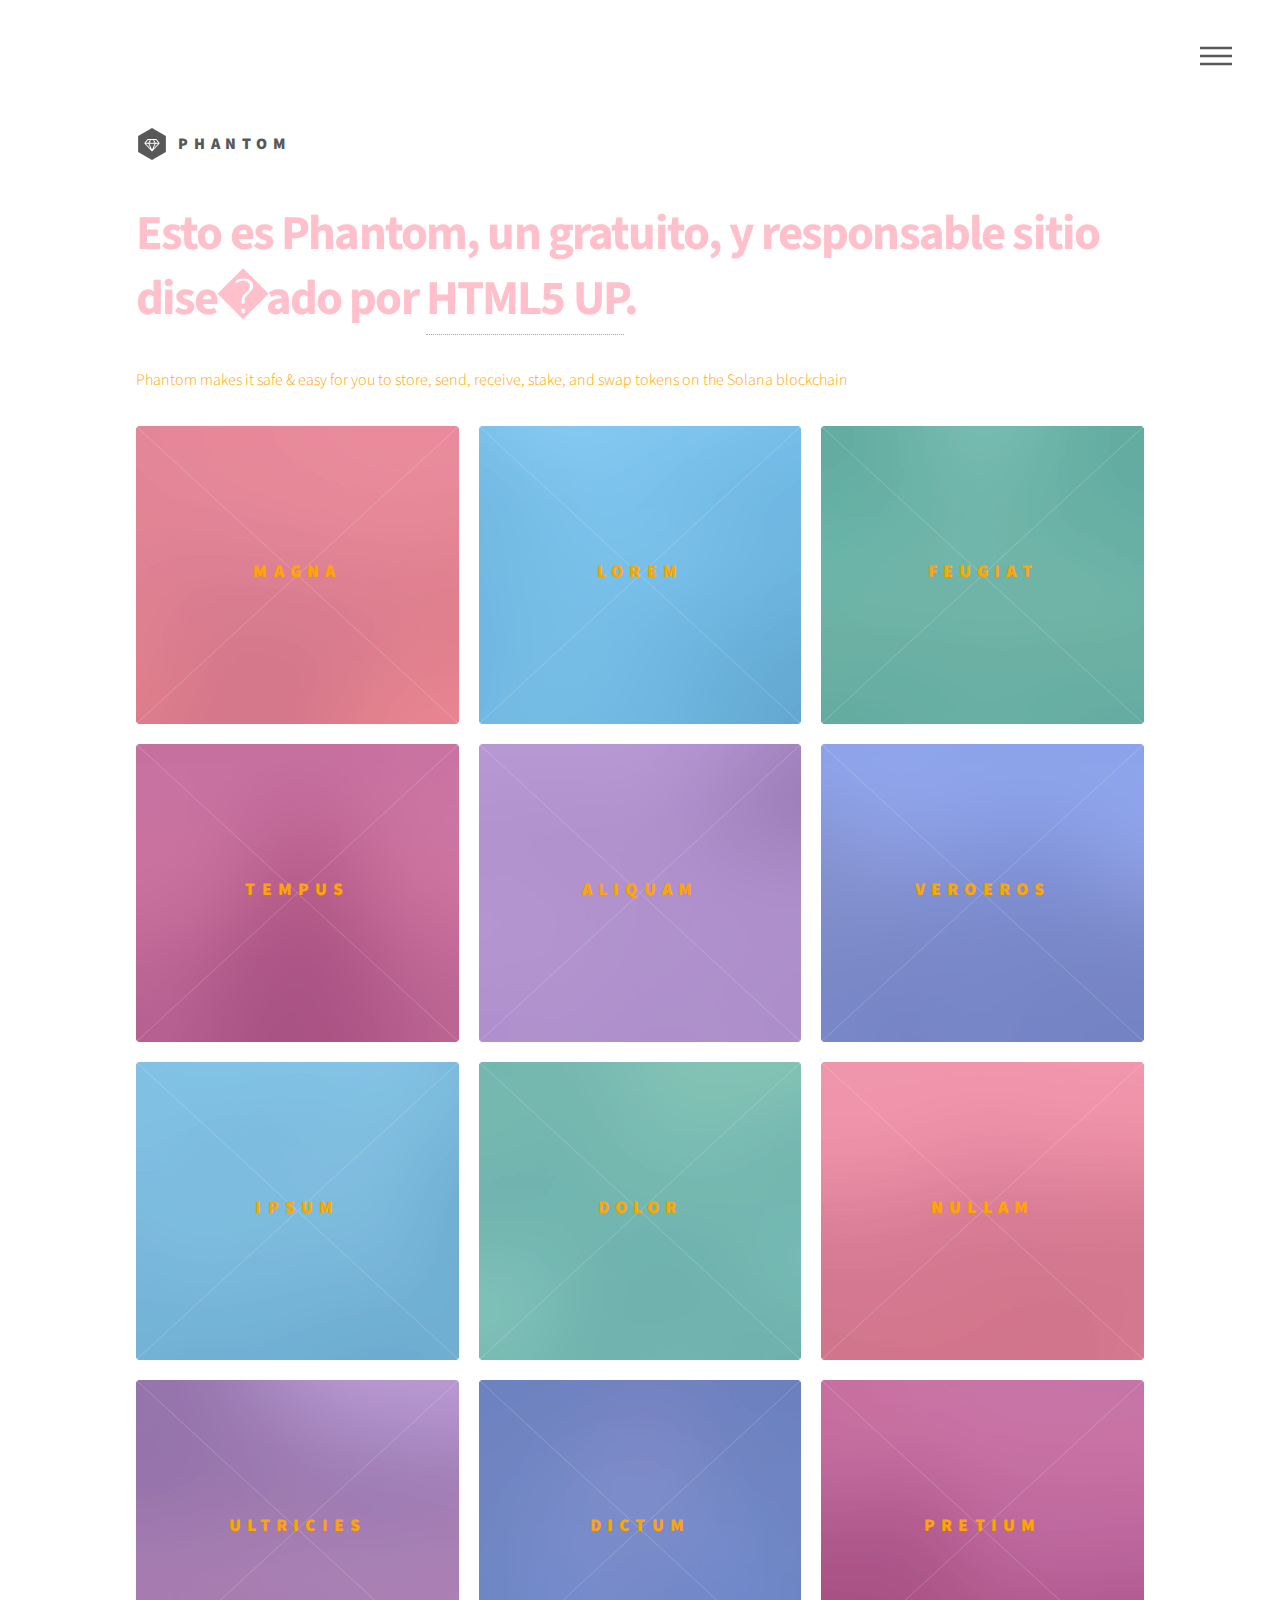
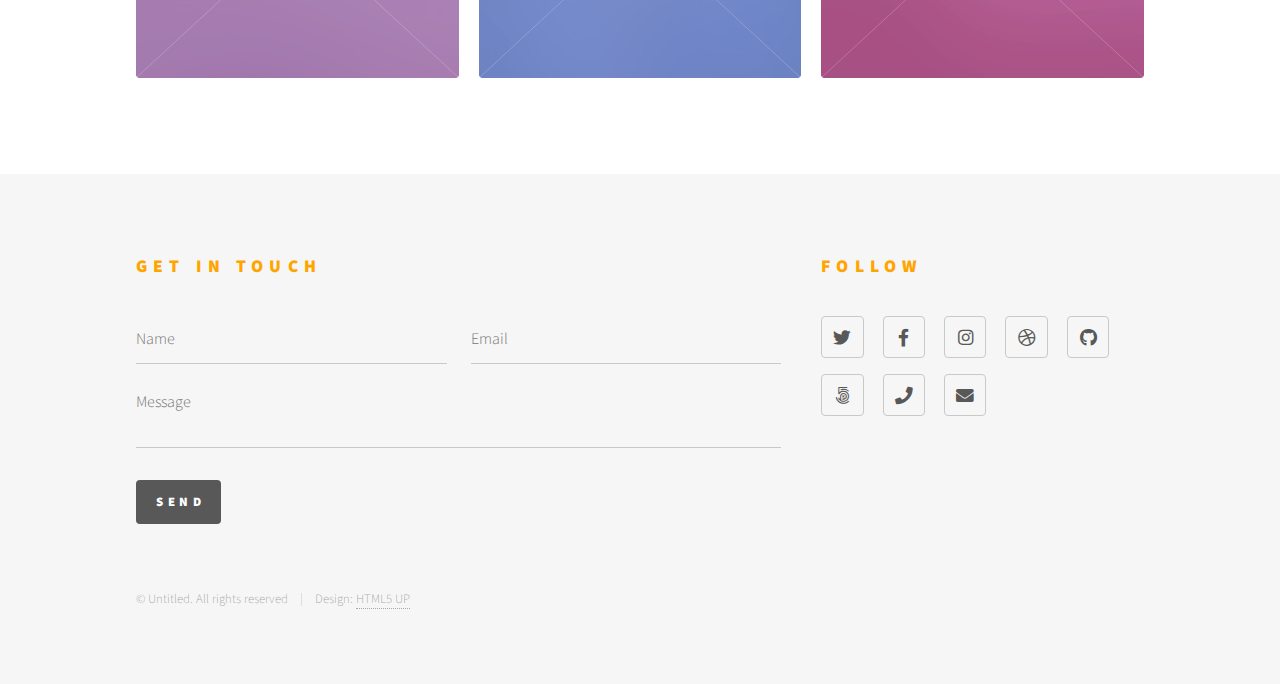
==== commit e97e55d8: "." ====
--- a/plantilla/index.html
+++ b/plantilla/index.html
@@ -51,9 +51,9 @@
 					<div id="main">
 						<div class="inner">
 							<header>
-								<h1>This is Phantom, a free, fully responsive site<br />
-								template designed by <a href="http://html5up.net">HTML5 UP</a>.</h1>
-								<p>Etiam quis viverra lorem, in semper lorem. Sed nisl arcu euismod sit amet nisi euismod sed cursus arcu elementum ipsum arcu vivamus quis venenatis orci lorem ipsum et magna feugiat veroeros aliquam. Lorem ipsum dolor sit amet nullam dolore.</p>
+								<h1>Esto es Phantom, un gratuito, y responsable sitio<br />
+								dise�ado por <a href="http://html5up.net">HTML5 UP</a>.</h1>
+								<p>Phantom makes it safe & easy for you to store, send, receive, stake, and swap tokens on the Solana blockchain</p>
 							</header>
 							<section class="tiles">
 								<article class="style1">
--- a/plantilla/assets/css/main.css
+++ b/plantilla/assets/css/main.css
@@ -164,14 +164,16 @@
 
 	p {
 		margin: 0 0 2em 0;
+		color: orange;
 	}
 
 	h1 {
-		font-size: 2.75em;
+		font-size: 3.05em;
 		font-weight: 700;
-		line-height: 1.3;
+		line-height: 1.35;
 		margin: 0 0 1em 0;
-		letter-spacing: -0.035em;
+		letter-spacing: -0.038em;
+		color: pink;
 	}
 
 		h1 a {
@@ -181,7 +183,7 @@
 		@media screen and (max-width: 736px) {
 
 			h1 {
-				font-size: 2em;
+				font-size: 3em;
 				margin: 0 0 1em 0;
 			}
 
@@ -209,18 +211,22 @@
 
 	h2 {
 		font-size: 1.1em;
+		color: orange;
 	}
 
 	h3 {
 		font-size: 1em;
+		color: purple;
 	}
 
 	h4 {
 		font-size: 0.8em;
+		color: pink;
 	}
 
 	h5 {
 		font-size: 0.8em;
+		color: purple;
 	}
 
 	h6 {
